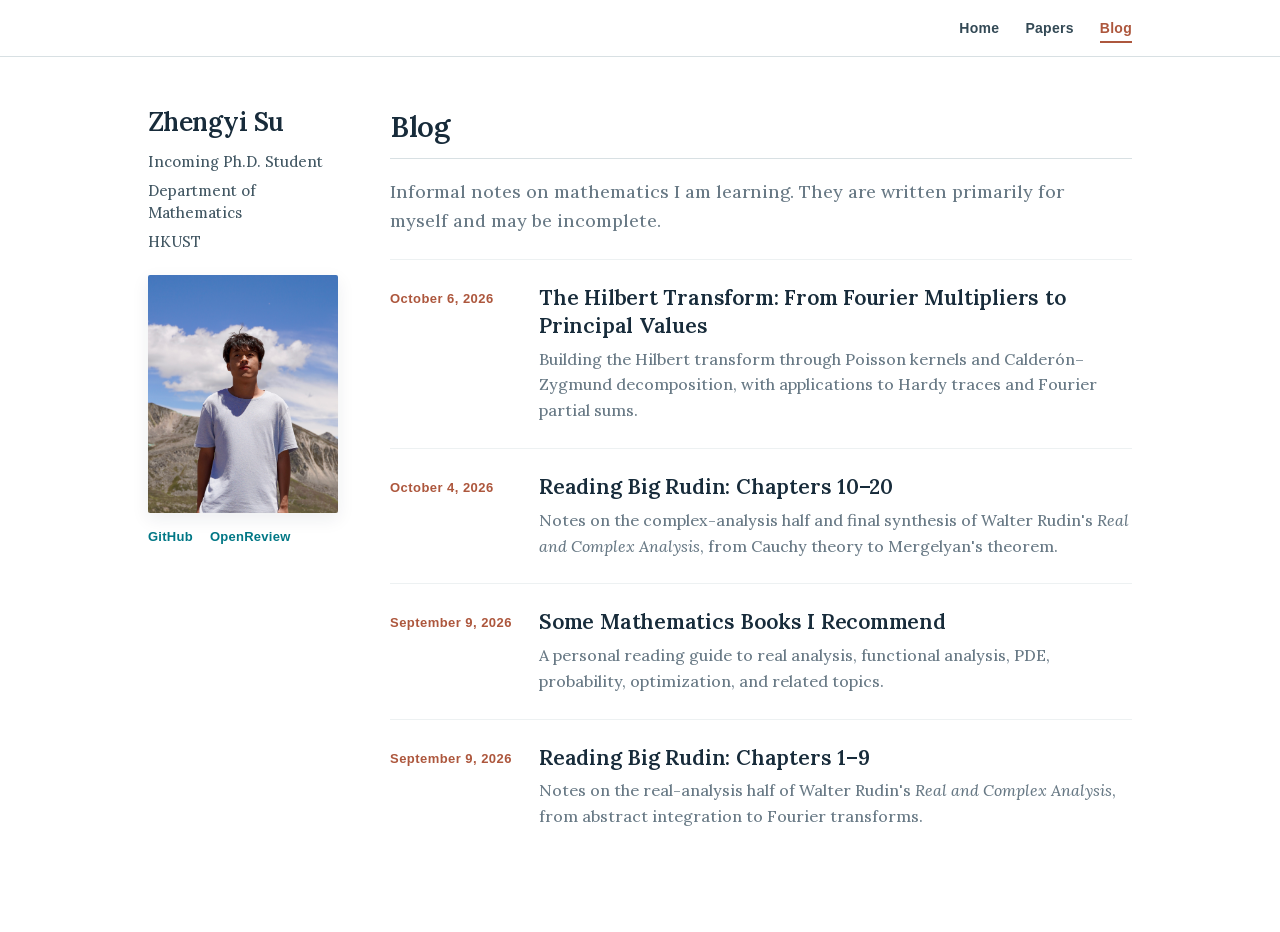
==== blog.html @ 4a70f7c6 "Publish Hilbert transform construction and applications" ====
<!doctype html>
<html lang="en">
<head>
  <meta charset="utf-8">
  <meta name="viewport" content="width=device-width, initial-scale=1">
  <title>Blog | Zhengyi Su</title>
  <meta name="description" content="Informal notes by Zhengyi Su on mathematics, analysis, and related topics.">
  <link rel="stylesheet" href="styles.css?v=20261001-4">
</head>
<body>
  <a class="skip-link" href="#main">Skip to content</a>
  <header class="topbar"><div class="topbar-inner"><nav aria-label="Main navigation"><a href="./">Home</a><a href="papers.html">Papers</a><a href="blog.html" aria-current="page">Blog</a></nav></div></header>
  <div class="layout">
    <aside class="profile" aria-label="Profile">
      <div class="profile-copy"><p class="name"><a href="./">Zhengyi Su</a></p><p class="affiliation">Incoming Ph.D. Student</p><p class="affiliation">Department of Mathematics</p><p class="affiliation">HKUST</p></div>
      <div class="portrait-shell"><img class="portrait" src="assets/portrait.jpg" width="2424" height="3725" alt="Zhengyi Su outdoors, with mountains and a blue sky in the background" fetchpriority="high"></div>
      <nav class="profile-links" aria-label="Profile links"><a href="https://github.com/LeonSuZhengYi">GitHub</a><a href="https://openreview.net/profile?id=~Zhengyi_Su1">OpenReview</a></nav>
    </aside>
    <main id="main">
      <section class="blog-page" aria-labelledby="blog-heading">
        <h1 class="page-title" id="blog-heading">Blog</h1>
        <p class="blog-intro">Informal notes on mathematics I am learning. They are written primarily for myself and may be incomplete.</p>
        <ol class="post-list">
          <li class="post-item">
            <time datetime="2026-10-06">October 6, 2026</time>
            <div>
              <h2><a href="blog/hilbert-transform-construction-and-applications.html">The Hilbert Transform: From Fourier Multipliers to Principal Values</a></h2>
              <p>Building the Hilbert transform through Poisson kernels and Calderón–Zygmund decomposition, with applications to Hardy traces and Fourier partial sums.</p>
            </div>
          </li>
          <li class="post-item">
            <time datetime="2026-10-04">October 4, 2026</time>
            <div>
              <h2><a href="blog/reading-big-rudin-chapters-10-20.html">Reading Big Rudin: Chapters 10–20</a></h2>
              <p>Notes on the complex-analysis half and final synthesis of Walter Rudin's <em>Real and Complex Analysis</em>, from Cauchy theory to Mergelyan's theorem.</p>
            </div>
          </li>
          <li class="post-item">
            <time datetime="2026-09-09">September 9, 2026</time>
            <div>
              <h2><a href="blog/some-mathematics-books-i-recommend.html">Some Mathematics Books I Recommend</a></h2>
              <p>A personal reading guide to real analysis, functional analysis, PDE, probability, optimization, and related topics.</p>
            </div>
          </li>
          <li class="post-item">
            <time datetime="2026-09-09">September 9, 2026</time>
            <div>
              <h2><a href="blog/reading-big-rudin-chapters-1-9.html">Reading Big Rudin: Chapters 1–9</a></h2>
              <p>Notes on the real-analysis half of Walter Rudin's <em>Real and Complex Analysis</em>, from abstract integration to Fourier transforms.</p>
            </div>
          </li>
        </ol>
      </section>
    </main>
  </div>
</body>
</html>
---- styles.css ----
@font-face{
  font-family:"Lora";
  font-style:normal;
  font-weight:400 700;
  font-display:swap;
  src:url("assets/fonts/lora-latin-variable-normal.woff2") format("woff2");
}
@font-face{
  font-family:"Lora";
  font-style:italic;
  font-weight:400 700;
  font-display:swap;
  src:url("assets/fonts/lora-latin-variable-italic.woff2") format("woff2");
}
:root{
  --ink:#172b3a;
  --body:#283d49;
  --muted:#687985;
  --line:#d8e0e3;
  --link:#007785;
  --accent:#ad573d;
  --label:#687985;
  --paper:#ffffff;
  --max:1040px;
}
*{box-sizing:border-box}
html{color-scheme:light;scroll-padding-top:24px}
body{margin:0;background:var(--paper);color:var(--body);font-family:"Lora",Georgia,serif;font-size:18px;font-weight:450;line-height:1.62}
a{color:var(--link);text-decoration:none;text-underline-offset:3px}
a:hover{text-decoration:underline}
a:focus-visible{outline:2px solid var(--link);outline-offset:5px}
.skip-link{position:absolute;left:16px;top:-80px;background:white;padding:8px;z-index:2}
.skip-link:focus{top:8px}
.topbar{border-bottom:1px solid var(--line)}
.topbar-inner{max-width:var(--max);margin:auto;display:flex;align-items:center;justify-content:flex-end;padding:13px 28px}
.topbar nav{display:flex;gap:26px;font:600 14px/1.6 "Avenir Next",Avenir,"Segoe UI",sans-serif;letter-spacing:.02em}
.topbar nav a{position:relative;color:#334955;padding:4px 0;text-decoration:none}
.topbar nav a:hover{color:var(--link);text-decoration:none}
.topbar nav a[aria-current=page]{color:var(--accent)}
.topbar nav a[aria-current=page]::after{content:"";position:absolute;left:0;right:0;bottom:0;height:2px;background:var(--accent)}
.layout{max-width:var(--max);margin:auto;display:grid;grid-template-columns:190px minmax(0,1fr);gap:52px;padding:50px 28px 78px}
.profile{align-self:start;position:relative}
.portrait-shell{position:relative;width:100%;aspect-ratio:4/5;margin-top:22px}
.portrait{display:block;width:100%;height:100%;object-fit:cover;object-position:center 38%;border-radius:2px;box-shadow:0 6px 18px rgba(23,43,58,.08)}
.profile h1,.profile .name{font-size:26px;line-height:1.15;letter-spacing:-.02em;margin:0 0 14px;font-weight:600;color:var(--ink)}
.profile .name a{color:inherit}
.profile .affiliation{font-size:15px;color:#425763;margin:0 0 6px;line-height:1.5}
.profile-links{display:flex;gap:17px;margin-top:14px;font:600 13px/1.5 "Avenir Next",Avenir,"Segoe UI",sans-serif;letter-spacing:.02em}
main{min-width:0}
.bio{padding-top:2px;color:var(--body);font-size:18px;line-height:1.7;max-width:680px}
.bio p{margin:0 0 14px}
.bio a,.news-item p a,.post-body a{text-decoration:underline;text-decoration-color:#8fc1c6;text-decoration-thickness:1px}
.section{margin-top:39px}
.section-head{display:flex;align-items:baseline;justify-content:space-between;gap:16px;border-bottom:1px solid var(--line);padding-bottom:8px;position:relative}
.section-head::after{content:"";position:absolute;left:0;bottom:-1px;width:48px;height:2px;background:var(--accent)}
h2,.page-title{font-size:22px;line-height:1.35;margin:0;font-weight:600;color:var(--ink);letter-spacing:-.01em}
.section-head>a{font:600 14px/1.5 "Avenir Next",Avenir,"Segoe UI",sans-serif;white-space:nowrap}
.news-list,.paper-list{list-style:none;margin:0;padding:0}
.news-item,.paper-item{display:grid;grid-template-columns:100px minmax(0,1fr);gap:22px;padding:18px 0}
.news-item{border-bottom:0}
.paper-item{border-bottom:1px solid #edf1f2}
.date,.venue-label{font:650 13px/1.5 "Avenir Next",Avenir,"Segoe UI",sans-serif;padding-top:4px;letter-spacing:.035em}
.date{color:var(--accent)}
.venue-label{color:var(--label)}
.news-item p{margin:0}
.papers-section{margin-top:43px}
.author-note{margin:10px 0 -2px;color:var(--muted);font-size:14px;font-style:italic}
.paper-title{font-size:20px;line-height:1.35;margin:0 0 5px;overflow-wrap:anywhere;font-weight:600;letter-spacing:-.01em}
.paper-title a{color:var(--ink)}
.authors,.publication{margin:0;color:var(--muted);font-size:16px;line-height:1.55}
.authors strong{font-weight:500;color:#344b57;text-decoration:underline;text-decoration-color:#9caab0;text-underline-offset:3px}
.paper-links{display:flex;gap:17px;margin-top:7px;font:600 14px/1.6 "Avenir Next",Avenir,"Segoe UI",sans-serif}
.papers-page .page-title{font-size:29px;padding-bottom:11px;border-bottom:1px solid var(--line)}
.year{font-size:19px;margin:19px 0 0;color:#46515d}
.blog-page .page-title{font-size:29px;padding-bottom:11px;border-bottom:1px solid var(--line)}
.blog-intro{max-width:680px;margin:18px 0 24px;color:var(--muted)}
.post-list{list-style:none;margin:0;padding:0}
.post-item{display:grid;grid-template-columns:125px minmax(0,1fr);gap:24px;padding:24px 0;border-top:1px solid #edf1f2}
.post-item time{color:var(--accent);font:650 13px/1.5 "Avenir Next",Avenir,"Segoe UI",sans-serif;letter-spacing:.035em;padding-top:5px}
.post-item h2{font-size:21px;margin:0 0 6px}
.post-item h2 a{color:var(--ink)}
.post-item p{margin:0;color:var(--muted);font-size:16px}
.article-layout{max-width:1040px;margin:0 auto;padding:54px 30px 90px;display:grid;grid-template-columns:minmax(0,700px) 220px;gap:50px;align-items:start}
.article-layout>article{min-width:0}
.post-header{border-bottom:1px solid var(--line);padding-bottom:28px;margin-bottom:38px}
.back-link{display:inline-block;margin-bottom:23px;font:600 14px/1.5 "Avenir Next",Avenir,"Segoe UI",sans-serif}
.post-header h1{color:var(--ink);font-size:40px;line-height:1.18;letter-spacing:-.025em;margin:0 0 13px;font-weight:600}
.post-subtitle{color:var(--body);font-size:20px;line-height:1.5;margin:0 0 12px}
.post-header time{color:var(--muted);font:500 14px/1.5 "Avenir Next",Avenir,"Segoe UI",sans-serif}
.post-body{font-size:18px;line-height:1.72;color:#263b47}
.post-body h2{font-size:29px;margin:2.5em 0 .7em;padding-bottom:.22em;border-bottom:1px solid var(--line)}
.post-body h3{font-size:22px;margin:1.9em 0 .55em;color:var(--ink)}
.post-body h4{font-size:19px;margin:1.55em 0 .5em;color:var(--ink)}
.post-body p{margin:0 0 1.15em}
.post-body ul,.post-body ol{padding-left:1.4em;margin:0 0 1.2em}
.post-body li{padding-left:.18em;margin:.3em 0}
.post-body blockquote{margin:1.5em 0;padding:.25em 0 .25em 1.15em;border-left:3px solid var(--accent);color:#425762;font-style:italic}
.post-body blockquote p{margin:0}
.post-body hr{border:0;border-top:1px solid var(--line);margin:3em 0}
.post-body strong{color:var(--ink)}
.post-body code{font-size:.9em;background:#f3f6f6;padding:.08em .28em;border-radius:3px}
.article-toc{position:sticky;top:28px;margin-top:49px;padding-left:20px;border-left:1px solid var(--line)}
.toc-title{margin:0 0 11px;color:var(--accent);font:650 12px/1.5 "Avenir Next",Avenir,"Segoe UI",sans-serif;letter-spacing:.08em;text-transform:uppercase}
.article-toc nav{display:flex;flex-direction:column;gap:1px}
.article-toc a{display:block;padding:5px 0;color:#61727c;font:500 13px/1.38 "Avenir Next",Avenir,"Segoe UI",sans-serif;transition:color .16s ease,transform .16s ease}
.article-toc a:hover{color:var(--link);text-decoration:none;transform:translateX(2px)}
.article-toc a[aria-current=location]{color:var(--accent);font-weight:650}
mjx-container[jax="CHTML"][display="true"]{overflow-x:auto;overflow-y:hidden;padding:.4em 0}
@media(prefers-reduced-motion:no-preference){html{scroll-behavior:smooth}}
@media(max-width:1080px){.article-layout{display:block;max-width:760px}.article-toc{display:none}}
@media(max-width:820px){body{font-size:17px}.layout{grid-template-columns:165px minmax(0,1fr);gap:36px;padding:40px 24px 58px}.profile h1,.profile .name{font-size:24px}.news-item,.paper-item{grid-template-columns:1fr;gap:6px}.profile .affiliation{font-size:15px}.bio{font-size:18px}.paper-title{font-size:19px}}
@media(max-width:580px){.topbar-inner{padding:10px 22px}.topbar nav{gap:20px}.layout{display:block;padding-top:31px}.profile{display:grid;grid-template-columns:110px minmax(0,1fr);grid-template-rows:auto auto;column-gap:20px;margin-bottom:35px;align-items:start}.profile-copy{grid-column:2;grid-row:1}.portrait-shell{grid-column:1;grid-row:1/3;width:110px;margin-top:0}.profile-links{grid-column:2;grid-row:2;margin-top:12px}.profile h1,.profile .name{margin-top:1px}.profile .affiliation{font-size:15px;line-height:1.4}.bio{padding-top:0}.section{margin-top:32px}.news-item,.paper-item{padding:17px 0}.papers-section{margin-top:36px}.post-item{grid-template-columns:1fr;gap:7px}.article-layout{padding:34px 22px 70px}.post-header h1{font-size:32px}.post-subtitle{font-size:18px}.post-body{font-size:17px}.post-body h2{font-size:25px}.post-body h3{font-size:20px}}
@media(max-width:350px){.topbar-inner{padding-inline:16px}.topbar nav{gap:14px}.profile{grid-template-columns:90px minmax(0,1fr);column-gap:15px}.portrait-shell{width:90px}.layout{padding-inline:16px}.profile h1,.profile .name{font-size:21px}}
@media print{.topbar,.skip-link{display:none}.layout{padding:0;grid-template-columns:150px minmax(0,1fr);gap:25px}.paper-item{break-inside:avoid}}
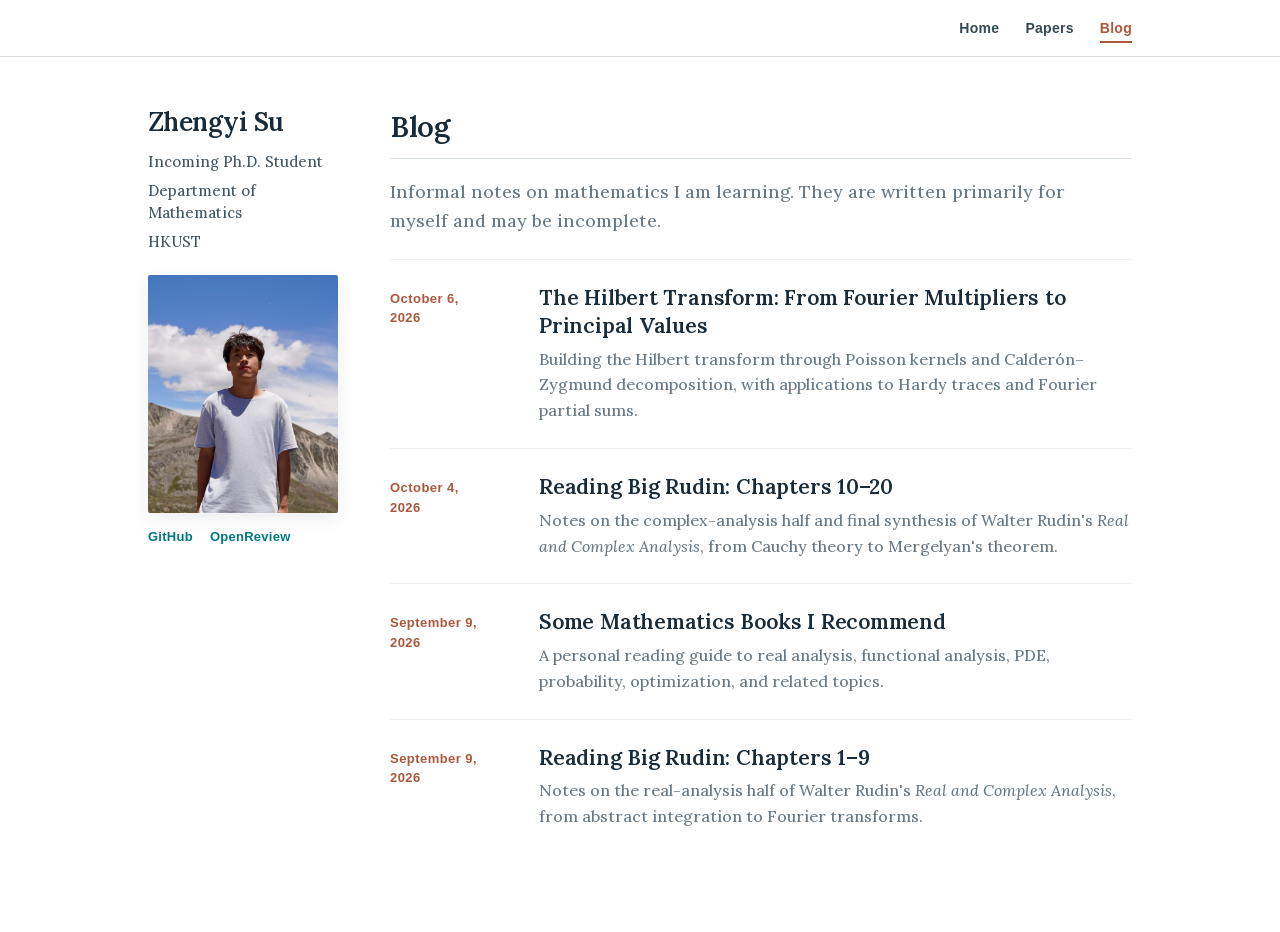
==== commit 848990e1: "Standardize blog date layout" ====
--- a/blog.html
+++ b/blog.html
@@ -5,7 +5,7 @@
   <meta name="viewport" content="width=device-width, initial-scale=1">
   <title>Blog | Zhengyi Su</title>
   <meta name="description" content="Informal notes by Zhengyi Su on mathematics, analysis, and related topics.">
-  <link rel="stylesheet" href="styles.css?v=20261001-4">
+  <link rel="stylesheet" href="styles.css?v=20261011-1">
 </head>
 <body>
   <a class="skip-link" href="#main">Skip to content</a>
@@ -22,28 +22,28 @@
         <p class="blog-intro">Informal notes on mathematics I am learning. They are written primarily for myself and may be incomplete.</p>
         <ol class="post-list">
           <li class="post-item">
-            <time datetime="2026-10-06">October 6, 2026</time>
+            <time datetime="2026-10-06"><span>October 6,</span><span>2026</span></time>
             <div>
               <h2><a href="blog/hilbert-transform-construction-and-applications.html">The Hilbert Transform: From Fourier Multipliers to Principal Values</a></h2>
               <p>Building the Hilbert transform through Poisson kernels and Calderón–Zygmund decomposition, with applications to Hardy traces and Fourier partial sums.</p>
             </div>
           </li>
           <li class="post-item">
-            <time datetime="2026-10-04">October 4, 2026</time>
+            <time datetime="2026-10-04"><span>October 4,</span><span>2026</span></time>
             <div>
               <h2><a href="blog/reading-big-rudin-chapters-10-20.html">Reading Big Rudin: Chapters 10–20</a></h2>
               <p>Notes on the complex-analysis half and final synthesis of Walter Rudin's <em>Real and Complex Analysis</em>, from Cauchy theory to Mergelyan's theorem.</p>
             </div>
           </li>
           <li class="post-item">
-            <time datetime="2026-09-09">September 9, 2026</time>
+            <time datetime="2026-09-09"><span>September 9,</span><span>2026</span></time>
             <div>
               <h2><a href="blog/some-mathematics-books-i-recommend.html">Some Mathematics Books I Recommend</a></h2>
               <p>A personal reading guide to real analysis, functional analysis, PDE, probability, optimization, and related topics.</p>
             </div>
           </li>
           <li class="post-item">
-            <time datetime="2026-09-09">September 9, 2026</time>
+            <time datetime="2026-09-09"><span>September 9,</span><span>2026</span></time>
             <div>
               <h2><a href="blog/reading-big-rudin-chapters-1-9.html">Reading Big Rudin: Chapters 1–9</a></h2>
               <p>Notes on the real-analysis half of Walter Rudin's <em>Real and Complex Analysis</em>, from abstract integration to Fourier transforms.</p>
--- a/styles.css
+++ b/styles.css
@@ -77,6 +77,7 @@
 .post-list{list-style:none;margin:0;padding:0}
 .post-item{display:grid;grid-template-columns:125px minmax(0,1fr);gap:24px;padding:24px 0;border-top:1px solid #edf1f2}
 .post-item time{color:var(--accent);font:650 13px/1.5 "Avenir Next",Avenir,"Segoe UI",sans-serif;letter-spacing:.035em;padding-top:5px}
+.post-item time span{display:block}
 .post-item h2{font-size:21px;margin:0 0 6px}
 .post-item h2 a{color:var(--ink)}
 .post-item p{margin:0;color:var(--muted);font-size:16px}
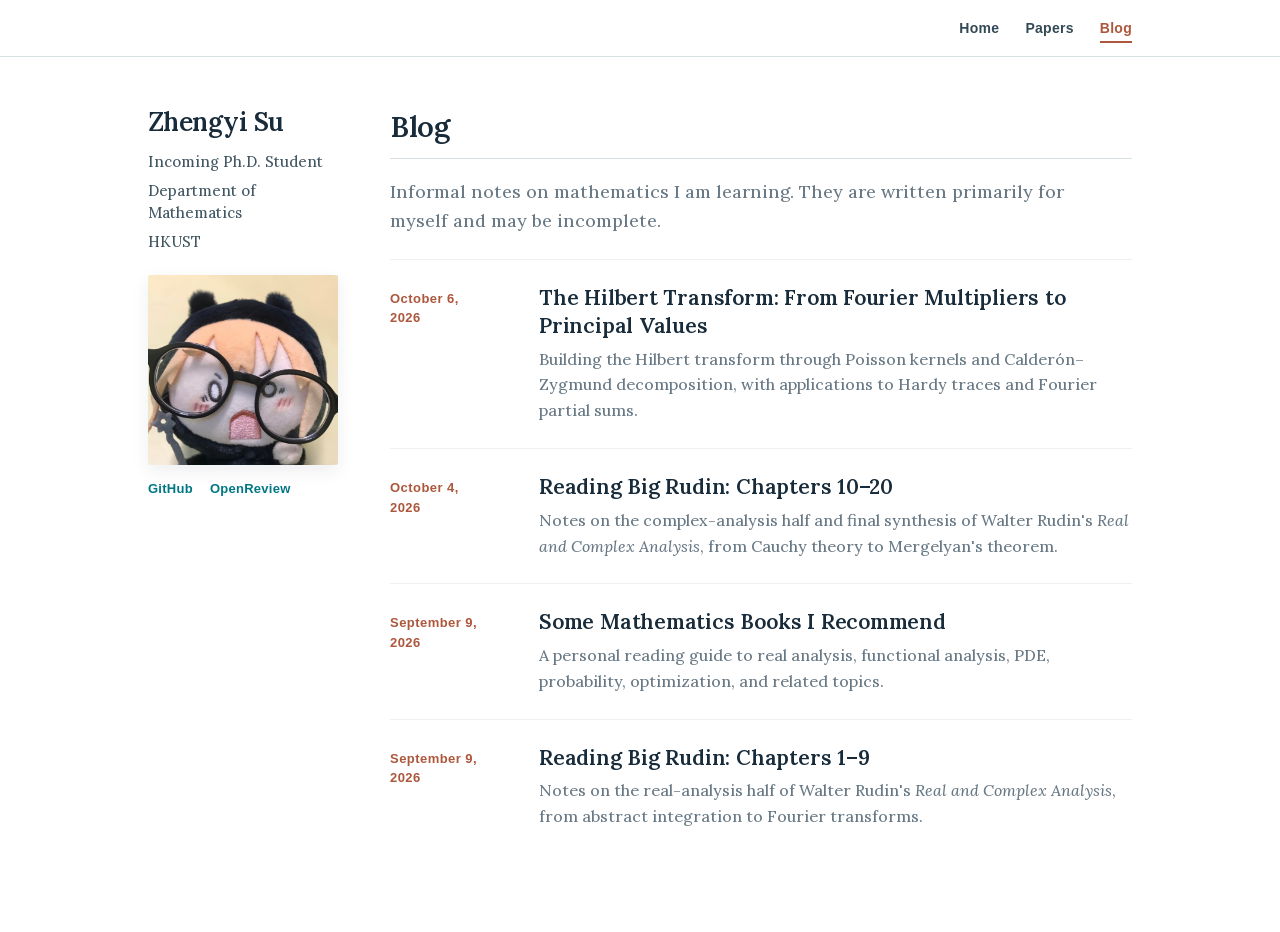
==== commit eaa34585: "Update site portrait" ====
--- a/blog.html
+++ b/blog.html
@@ -13,7 +13,7 @@
   <div class="layout">
     <aside class="profile" aria-label="Profile">
       <div class="profile-copy"><p class="name"><a href="./">Zhengyi Su</a></p><p class="affiliation">Incoming Ph.D. Student</p><p class="affiliation">Department of Mathematics</p><p class="affiliation">HKUST</p></div>
-      <div class="portrait-shell"><img class="portrait" src="assets/portrait.jpg" width="2424" height="3725" alt="Zhengyi Su outdoors, with mountains and a blue sky in the background" fetchpriority="high"></div>
+      <div class="portrait-shell"><img class="portrait" src="assets/portrait.jpg?v=20261015" width="640" height="639" alt="A plush character wearing oversized round glasses" fetchpriority="high"></div>
       <nav class="profile-links" aria-label="Profile links"><a href="https://github.com/LeonSuZhengYi">GitHub</a><a href="https://openreview.net/profile?id=~Zhengyi_Su1">OpenReview</a></nav>
     </aside>
     <main id="main">
--- a/styles.css
+++ b/styles.css
@@ -40,8 +40,8 @@
 .topbar nav a[aria-current=page]::after{content:"";position:absolute;left:0;right:0;bottom:0;height:2px;background:var(--accent)}
 .layout{max-width:var(--max);margin:auto;display:grid;grid-template-columns:190px minmax(0,1fr);gap:52px;padding:50px 28px 78px}
 .profile{align-self:start;position:relative}
-.portrait-shell{position:relative;width:100%;aspect-ratio:4/5;margin-top:22px}
-.portrait{display:block;width:100%;height:100%;object-fit:cover;object-position:center 38%;border-radius:2px;box-shadow:0 6px 18px rgba(23,43,58,.08)}
+.portrait-shell{position:relative;width:100%;aspect-ratio:640/639;margin-top:22px}
+.portrait{display:block;width:100%;height:100%;object-fit:cover;object-position:center;border-radius:2px;box-shadow:0 6px 18px rgba(23,43,58,.08)}
 .profile h1,.profile .name{font-size:26px;line-height:1.15;letter-spacing:-.02em;margin:0 0 14px;font-weight:600;color:var(--ink)}
 .profile .name a{color:inherit}
 .profile .affiliation{font-size:15px;color:#425763;margin:0 0 6px;line-height:1.5}
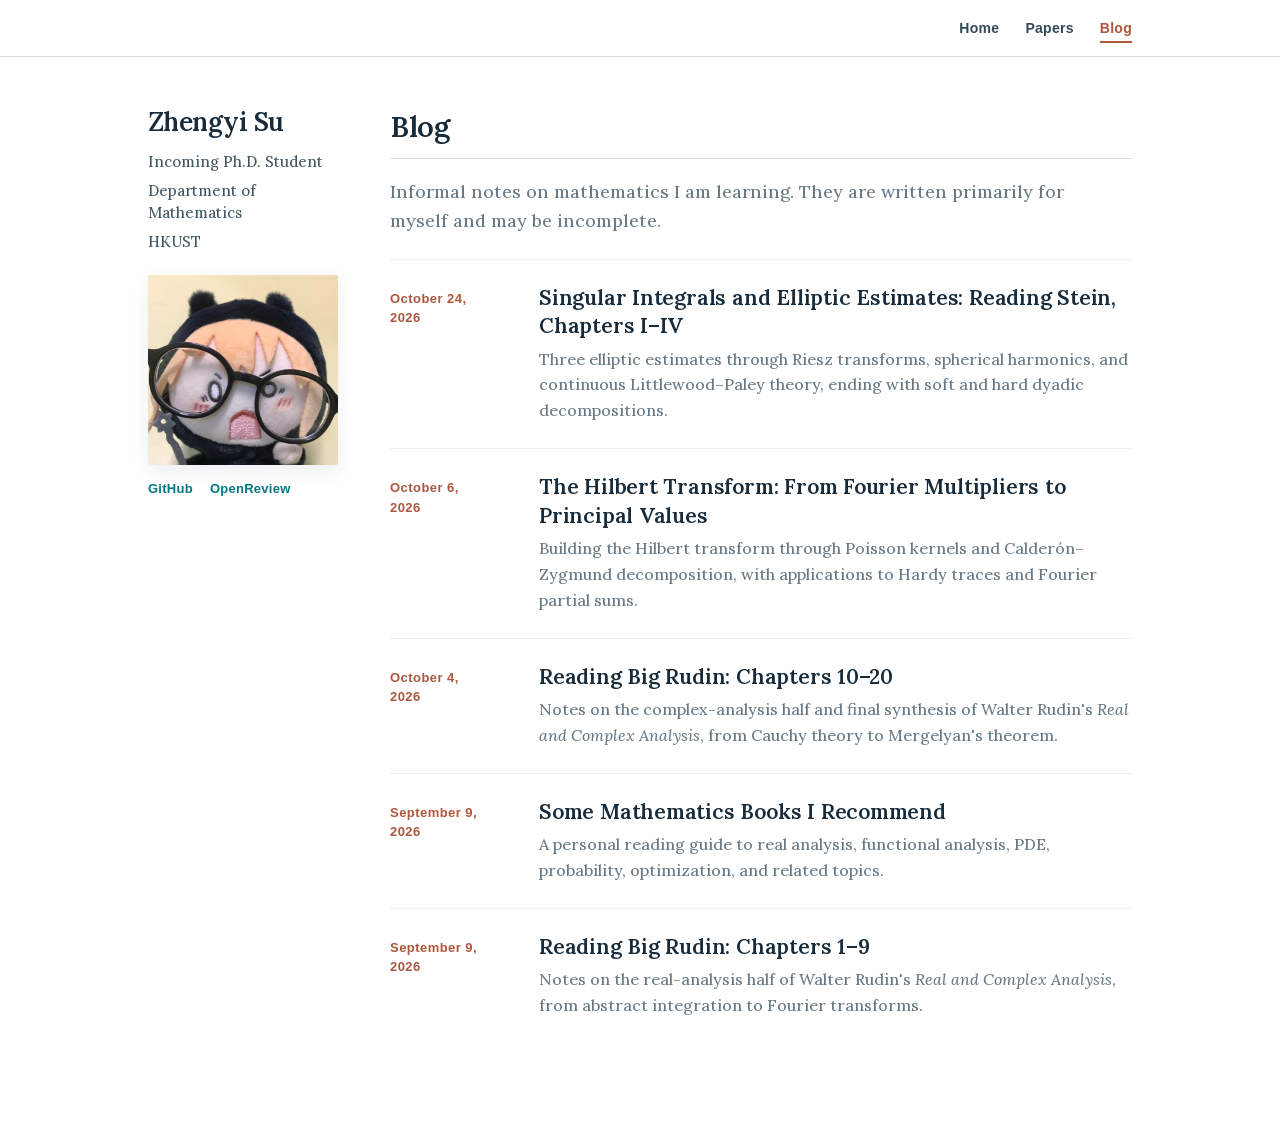
==== commit 8771557d: "Link Stein reading essay from the blog index" ====
--- a/blog.html
+++ b/blog.html
@@ -21,6 +21,13 @@
         <h1 class="page-title" id="blog-heading">Blog</h1>
         <p class="blog-intro">Informal notes on mathematics I am learning. They are written primarily for myself and may be incomplete.</p>
         <ol class="post-list">
+          <li class="post-item">
+            <time datetime="2026-10-24"><span>October 24,</span><span>2026</span></time>
+            <div>
+              <h2><a href="blog/singular-integrals-elliptic-estimates.html">Singular Integrals and Elliptic Estimates: Reading Stein, Chapters I–IV</a></h2>
+              <p>Three elliptic estimates through Riesz transforms, spherical harmonics, and continuous Littlewood–Paley theory, ending with soft and hard dyadic decompositions.</p>
+            </div>
+          </li>
           <li class="post-item">
             <time datetime="2026-10-06"><span>October 6,</span><span>2026</span></time>
             <div>
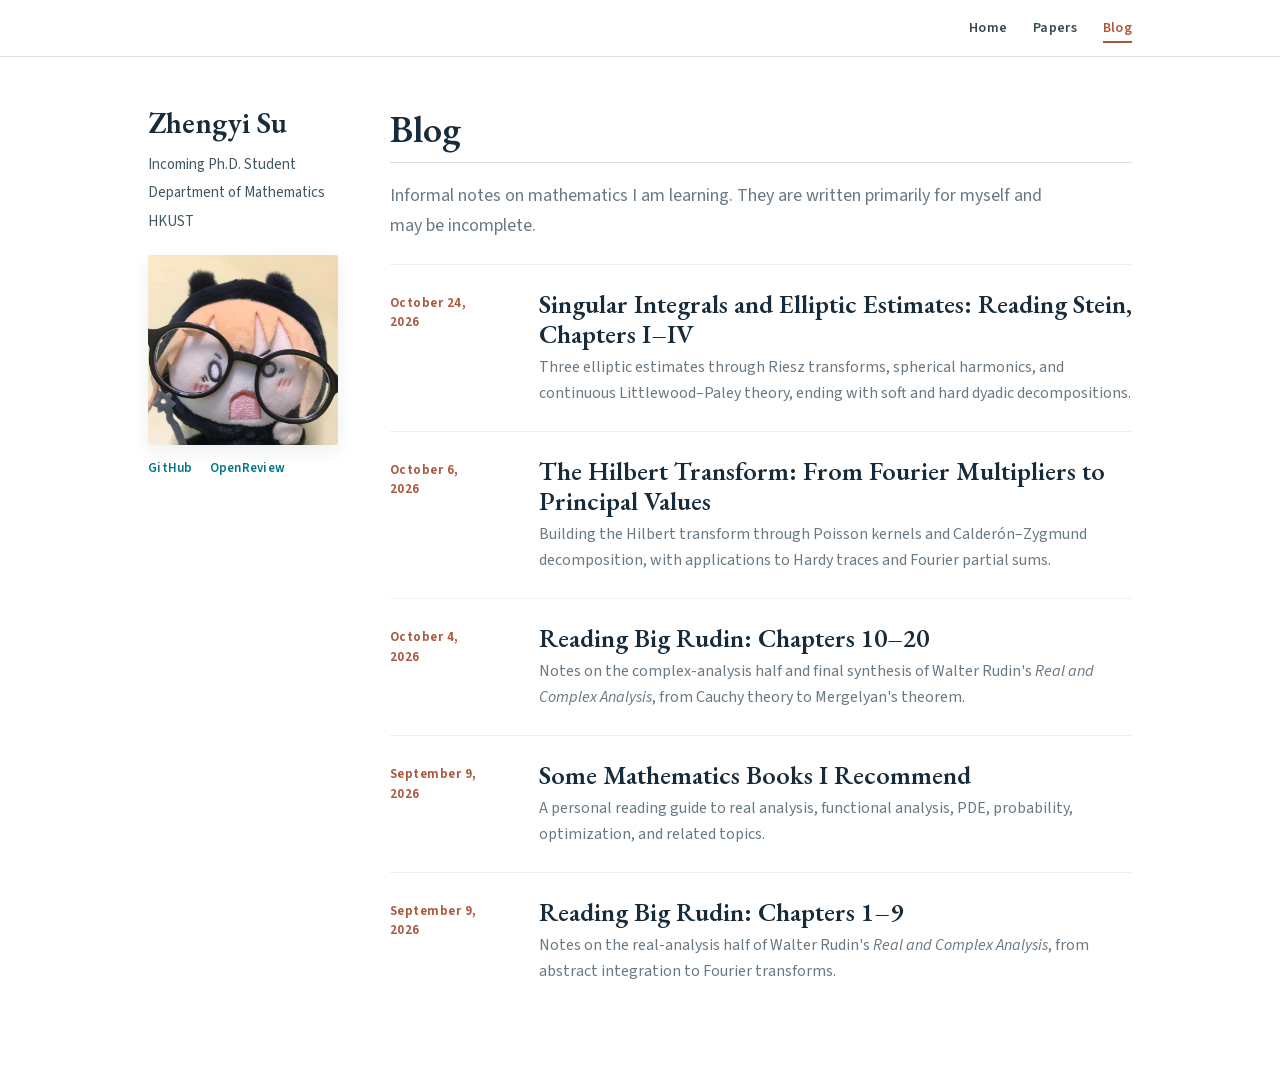
==== commit 82ed6eae: "Apply Yale-inspired site typography" ====
--- a/blog.html
+++ b/blog.html
@@ -5,7 +5,7 @@
   <meta name="viewport" content="width=device-width, initial-scale=1">
   <title>Blog | Zhengyi Su</title>
   <meta name="description" content="Informal notes by Zhengyi Su on mathematics, analysis, and related topics.">
-  <link rel="stylesheet" href="styles.css?v=20261011-1">
+  <link rel="stylesheet" href="styles.css?v=20261024-c1">
 </head>
 <body>
   <a class="skip-link" href="#main">Skip to content</a>
--- a/styles.css
+++ b/styles.css
@@ -11,6 +11,70 @@
   font-weight:400 700;
   font-display:swap;
   src:url("assets/fonts/lora-latin-variable-italic.woff2") format("woff2");
+}
+@font-face{
+  font-family:"EB Garamond";
+  font-style:italic;
+  font-weight:400 700;
+  font-display:swap;
+  src:url("assets/fonts/eb-garamond-latin-ext-variable-italic.woff2") format("woff2");
+  unicode-range:U+0100-02BA, U+02BD-02C5, U+02C7-02CC, U+02CE-02D7, U+02DD-02FF, U+0304, U+0308, U+0329, U+1D00-1DBF, U+1E00-1E9F, U+1EF2-1EFF, U+2020, U+20A0-20AB, U+20AD-20C4, U+2113, U+2C60-2C7F, U+A720-A7FF;
+}
+@font-face{
+  font-family:"EB Garamond";
+  font-style:italic;
+  font-weight:400 700;
+  font-display:swap;
+  src:url("assets/fonts/eb-garamond-latin-variable-italic.woff2") format("woff2");
+  unicode-range:U+0000-00FF, U+0131, U+0152-0153, U+02BB-02BC, U+02C6, U+02DA, U+02DC, U+0304, U+0308, U+0329, U+2000-206F, U+20AC, U+2122, U+2191, U+2193, U+2212, U+2215, U+FEFF, U+FFFD;
+}
+@font-face{
+  font-family:"EB Garamond";
+  font-style:normal;
+  font-weight:400 700;
+  font-display:swap;
+  src:url("assets/fonts/eb-garamond-latin-ext-variable-normal.woff2") format("woff2");
+  unicode-range:U+0100-02BA, U+02BD-02C5, U+02C7-02CC, U+02CE-02D7, U+02DD-02FF, U+0304, U+0308, U+0329, U+1D00-1DBF, U+1E00-1E9F, U+1EF2-1EFF, U+2020, U+20A0-20AB, U+20AD-20C4, U+2113, U+2C60-2C7F, U+A720-A7FF;
+}
+@font-face{
+  font-family:"EB Garamond";
+  font-style:normal;
+  font-weight:400 700;
+  font-display:swap;
+  src:url("assets/fonts/eb-garamond-latin-variable-normal.woff2") format("woff2");
+  unicode-range:U+0000-00FF, U+0131, U+0152-0153, U+02BB-02BC, U+02C6, U+02DA, U+02DC, U+0304, U+0308, U+0329, U+2000-206F, U+20AC, U+2122, U+2191, U+2193, U+2212, U+2215, U+FEFF, U+FFFD;
+}
+@font-face{
+  font-family:"Source Sans 3";
+  font-style:italic;
+  font-weight:400 700;
+  font-display:swap;
+  src:url("assets/fonts/source-sans-3-latin-ext-variable-italic.woff2") format("woff2");
+  unicode-range:U+0100-02BA, U+02BD-02C5, U+02C7-02CC, U+02CE-02D7, U+02DD-02FF, U+0304, U+0308, U+0329, U+1D00-1DBF, U+1E00-1E9F, U+1EF2-1EFF, U+2020, U+20A0-20AB, U+20AD-20C4, U+2113, U+2C60-2C7F, U+A720-A7FF;
+}
+@font-face{
+  font-family:"Source Sans 3";
+  font-style:italic;
+  font-weight:400 700;
+  font-display:swap;
+  src:url("assets/fonts/source-sans-3-latin-variable-italic.woff2") format("woff2");
+  unicode-range:U+0000-00FF, U+0131, U+0152-0153, U+02BB-02BC, U+02C6, U+02DA, U+02DC, U+0304, U+0308, U+0329, U+2000-206F, U+20AC, U+2122, U+2191, U+2193, U+2212, U+2215, U+FEFF, U+FFFD;
+}
+@font-face{
+  font-family:"Source Sans 3";
+  font-style:normal;
+  font-weight:400 700;
+  font-display:swap;
+  src:url("assets/fonts/source-sans-3-latin-ext-variable-normal.woff2") format("woff2");
+  unicode-range:U+0100-02BA, U+02BD-02C5, U+02C7-02CC, U+02CE-02D7, U+02DD-02FF, U+0304, U+0308, U+0329, U+1D00-1DBF, U+1E00-1E9F, U+1EF2-1EFF, U+2020, U+20A0-20AB, U+20AD-20C4, U+2113, U+2C60-2C7F, U+A720-A7FF;
+}
+@font-face{
+  font-family:"Source Sans 3";
+  font-style:normal;
+  font-weight:400 700;
+  font-display:swap;
+  src:url("assets/fonts/source-sans-3-latin-variable-normal.woff2") format("woff2");
+  unicode-range:U+0000-00FF, U+0131, U+0152-0153, U+02BB-02BC, U+02C6, U+02DA, U+02DC, U+0304, U+0308, U+0329, U+2000-206F, U+20AC, U+2122, U+2191, U+2193, U+2212, U+2215, U+FEFF, U+FFFD;
 }
 :root{
   --ink:#172b3a;
@@ -113,3 +177,25 @@
 @media(max-width:580px){.topbar-inner{padding:10px 22px}.topbar nav{gap:20px}.layout{display:block;padding-top:31px}.profile{display:grid;grid-template-columns:110px minmax(0,1fr);grid-template-rows:auto auto;column-gap:20px;margin-bottom:35px;align-items:start}.profile-copy{grid-column:2;grid-row:1}.portrait-shell{grid-column:1;grid-row:1/3;width:110px;margin-top:0}.profile-links{grid-column:2;grid-row:2;margin-top:12px}.profile h1,.profile .name{margin-top:1px}.profile .affiliation{font-size:15px;line-height:1.4}.bio{padding-top:0}.section{margin-top:32px}.news-item,.paper-item{padding:17px 0}.papers-section{margin-top:36px}.post-item{grid-template-columns:1fr;gap:7px}.article-layout{padding:34px 22px 70px}.post-header h1{font-size:32px}.post-subtitle{font-size:18px}.post-body{font-size:17px}.post-body h2{font-size:25px}.post-body h3{font-size:20px}}
 @media(max-width:350px){.topbar-inner{padding-inline:16px}.topbar nav{gap:14px}.profile{grid-template-columns:90px minmax(0,1fr);column-gap:15px}.portrait-shell{width:90px}.layout{padding-inline:16px}.profile h1,.profile .name{font-size:21px}}
 @media print{.topbar,.skip-link{display:none}.layout{padding:0;grid-template-columns:150px minmax(0,1fr);gap:25px}.paper-item{break-inside:avoid}}
+
+/* Serif headings and sans-serif text, inspired by the Yale page pairing. */
+body{font-family:"Source Sans 3",Arial,sans-serif;font-weight:400}
+.topbar nav,.profile-links,.section-head>a,.date,.venue-label,.paper-links,.post-item time,.back-link,.post-header time,.toc-title,.article-toc a{font-family:"Source Sans 3",Arial,sans-serif}
+.profile h1,.profile .name,h2,.page-title,.paper-title,.post-header h1,.post-body h2,.post-body h3,.post-body h4,.year{
+  font-family:"EB Garamond",Georgia,serif;
+  font-weight:600;
+  letter-spacing:0;
+}
+.profile h1,.profile .name{font-size:30px;line-height:1.08}
+h2,.page-title{font-size:27px;line-height:1.16}
+.paper-title{font-size:24px;line-height:1.2}
+.papers-page .page-title,.blog-page .page-title{font-size:38px}
+.year{font-size:24px}
+.post-item h2{font-size:26px}
+.post-header h1{font-size:46px;line-height:1.1}
+.post-body h2{font-size:34px;line-height:1.16}
+.post-body h3{font-size:27px;line-height:1.2}
+.post-body h4{font-size:23px;line-height:1.25}
+@media(max-width:820px){.profile h1,.profile .name{font-size:27px}.paper-title{font-size:23px}}
+@media(max-width:580px){.post-header h1{font-size:36px}.post-body h2{font-size:30px}.post-body h3{font-size:25px}}
+@media(max-width:350px){.profile h1,.profile .name{font-size:25px}}
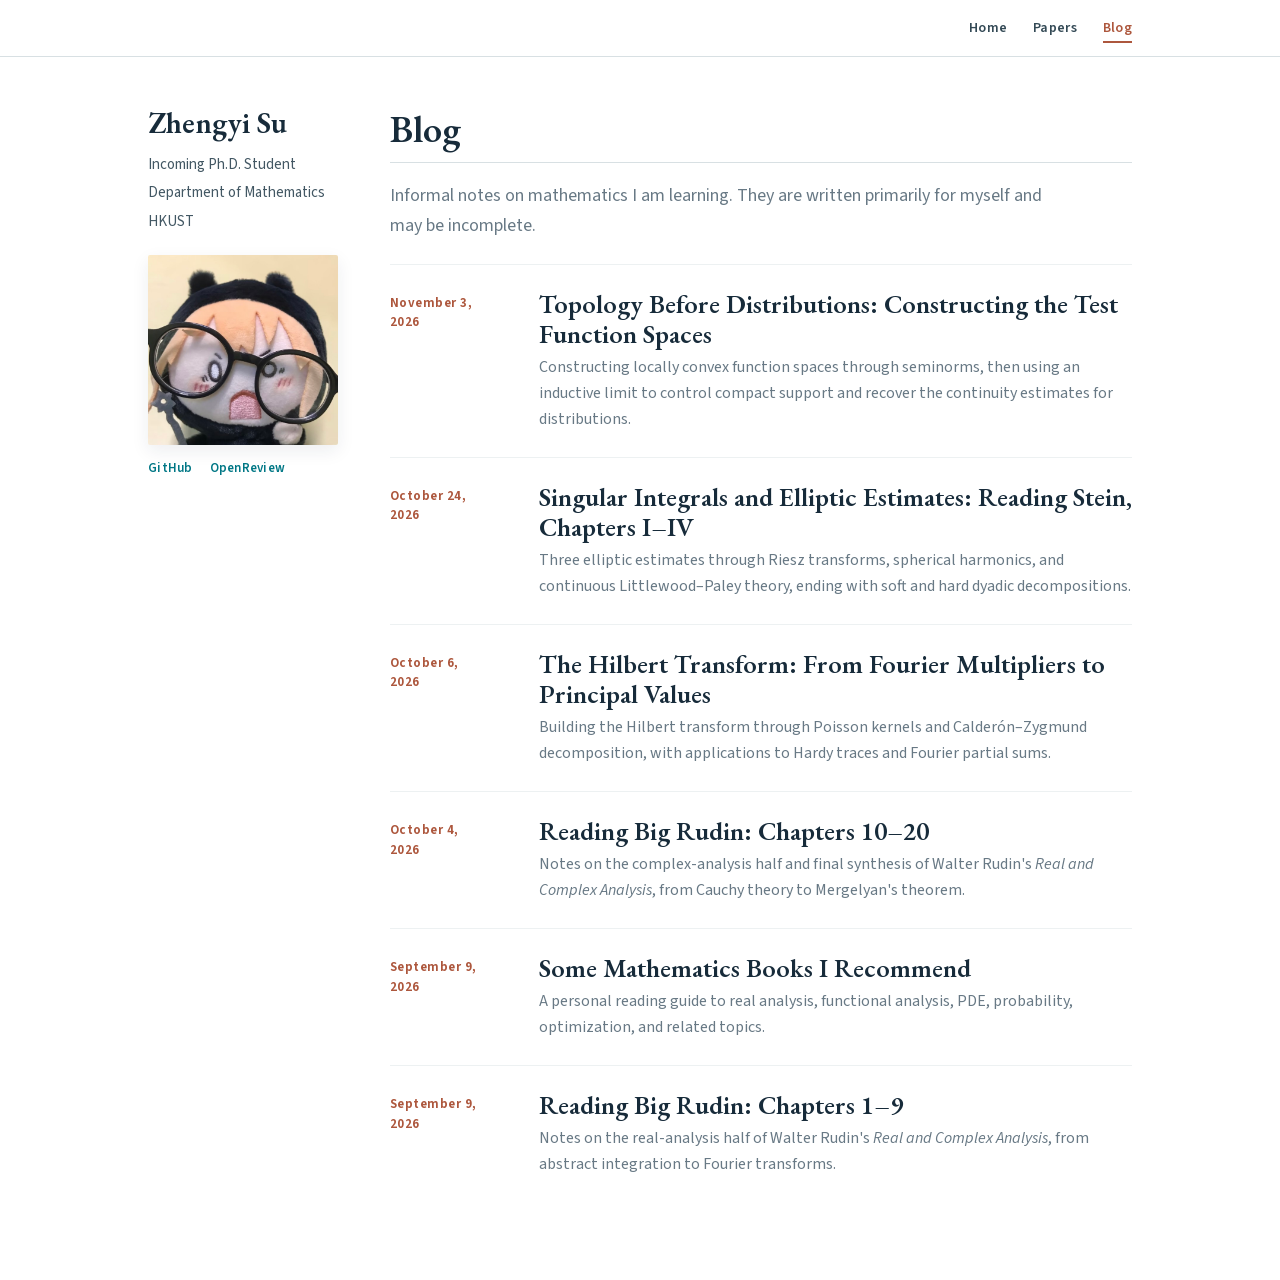
==== commit dbecd7da: "Link topology essay from the blog index" ====
--- a/blog.html
+++ b/blog.html
@@ -21,6 +21,13 @@
         <h1 class="page-title" id="blog-heading">Blog</h1>
         <p class="blog-intro">Informal notes on mathematics I am learning. They are written primarily for myself and may be incomplete.</p>
         <ol class="post-list">
+          <li class="post-item">
+            <time datetime="2026-11-03"><span>November 3,</span><span>2026</span></time>
+            <div>
+              <h2><a href="blog/topology-before-distributions.html">Topology Before Distributions: Constructing the Test Function Spaces</a></h2>
+              <p>Constructing locally convex function spaces through seminorms, then using an inductive limit to control compact support and recover the continuity estimates for distributions.</p>
+            </div>
+          </li>
           <li class="post-item">
             <time datetime="2026-10-24"><span>October 24,</span><span>2026</span></time>
             <div>
--- a/styles.css
+++ b/styles.css
@@ -170,8 +170,27 @@
 .article-toc a{display:block;padding:5px 0;color:#61727c;font:500 13px/1.38 "Avenir Next",Avenir,"Segoe UI",sans-serif;transition:color .16s ease,transform .16s ease}
 .article-toc a:hover{color:var(--link);text-decoration:none;transform:translateX(2px)}
 .article-toc a[aria-current=location]{color:var(--accent);font-weight:650}
+.nested-toc [data-article-toc]{display:block;max-height:calc(100vh - 100px);max-height:calc(100dvh - 100px);overflow-y:auto;overflow-anchor:none;overscroll-behavior:contain;scroll-behavior:auto;scrollbar-width:thin;scrollbar-color:#d8e0e3 transparent;padding-right:5px}
+.nested-toc .toc-sections,.nested-toc .toc-subsections{list-style:none;margin:0;padding:0}
+.nested-toc .toc-section{margin:0;padding:0}
+.nested-toc .toc-section-row{display:flex;align-items:baseline;gap:3px}
+.nested-toc .toc-section-row>a{flex:1;min-width:0;padding:6px 0;font-size:12.5px;line-height:1.4}
+.nested-toc .is-current-section>.toc-section-row>a{color:var(--ink);font-weight:600}
+.nested-toc .toc-section-row>a[aria-current=location]{color:var(--accent);font-weight:650}
+.nested-toc .toc-toggle{flex:none;display:grid;place-items:center;width:19px;height:23px;padding:0;border:0;border-radius:3px;background:transparent;color:var(--muted);cursor:pointer}
+.nested-toc .toc-toggle:hover{background:#f1f5f5;color:var(--ink)}
+.nested-toc .toc-toggle:focus-visible{outline:2px solid var(--link);outline-offset:2px}
+.nested-toc .toc-toggle svg{transition:transform .15s ease}
+.nested-toc .toc-toggle[aria-expanded=true] svg{transform:rotate(90deg)}
+.nested-toc .toc-subsections{margin:1px 0 8px 3px;padding:1px 0 1px 11px;border-left:1px solid var(--line)}
+.nested-toc .toc-subsections[hidden]{display:none}
+.nested-toc .toc-subsections a{position:relative;padding:4px 2px;color:#74848e;font-size:11.5px;line-height:1.45}
+.nested-toc a:hover{transform:none}
+.nested-toc .toc-subsections a[aria-current=location]{color:var(--accent);font-weight:600}
+.nested-toc .toc-subsections a[aria-current=location]::before{content:"";position:absolute;left:-12px;top:5px;bottom:5px;width:2px;background:var(--accent)}
 mjx-container[jax="CHTML"][display="true"]{overflow-x:auto;overflow-y:hidden;padding:.4em 0}
 @media(prefers-reduced-motion:no-preference){html{scroll-behavior:smooth}}
+@media(prefers-reduced-motion:reduce){.nested-toc .toc-toggle svg{transition:none}}
 @media(max-width:1080px){.article-layout{display:block;max-width:760px}.article-toc{display:none}}
 @media(max-width:820px){body{font-size:17px}.layout{grid-template-columns:165px minmax(0,1fr);gap:36px;padding:40px 24px 58px}.profile h1,.profile .name{font-size:24px}.news-item,.paper-item{grid-template-columns:1fr;gap:6px}.profile .affiliation{font-size:15px}.bio{font-size:18px}.paper-title{font-size:19px}}
 @media(max-width:580px){.topbar-inner{padding:10px 22px}.topbar nav{gap:20px}.layout{display:block;padding-top:31px}.profile{display:grid;grid-template-columns:110px minmax(0,1fr);grid-template-rows:auto auto;column-gap:20px;margin-bottom:35px;align-items:start}.profile-copy{grid-column:2;grid-row:1}.portrait-shell{grid-column:1;grid-row:1/3;width:110px;margin-top:0}.profile-links{grid-column:2;grid-row:2;margin-top:12px}.profile h1,.profile .name{margin-top:1px}.profile .affiliation{font-size:15px;line-height:1.4}.bio{padding-top:0}.section{margin-top:32px}.news-item,.paper-item{padding:17px 0}.papers-section{margin-top:36px}.post-item{grid-template-columns:1fr;gap:7px}.article-layout{padding:34px 22px 70px}.post-header h1{font-size:32px}.post-subtitle{font-size:18px}.post-body{font-size:17px}.post-body h2{font-size:25px}.post-body h3{font-size:20px}}
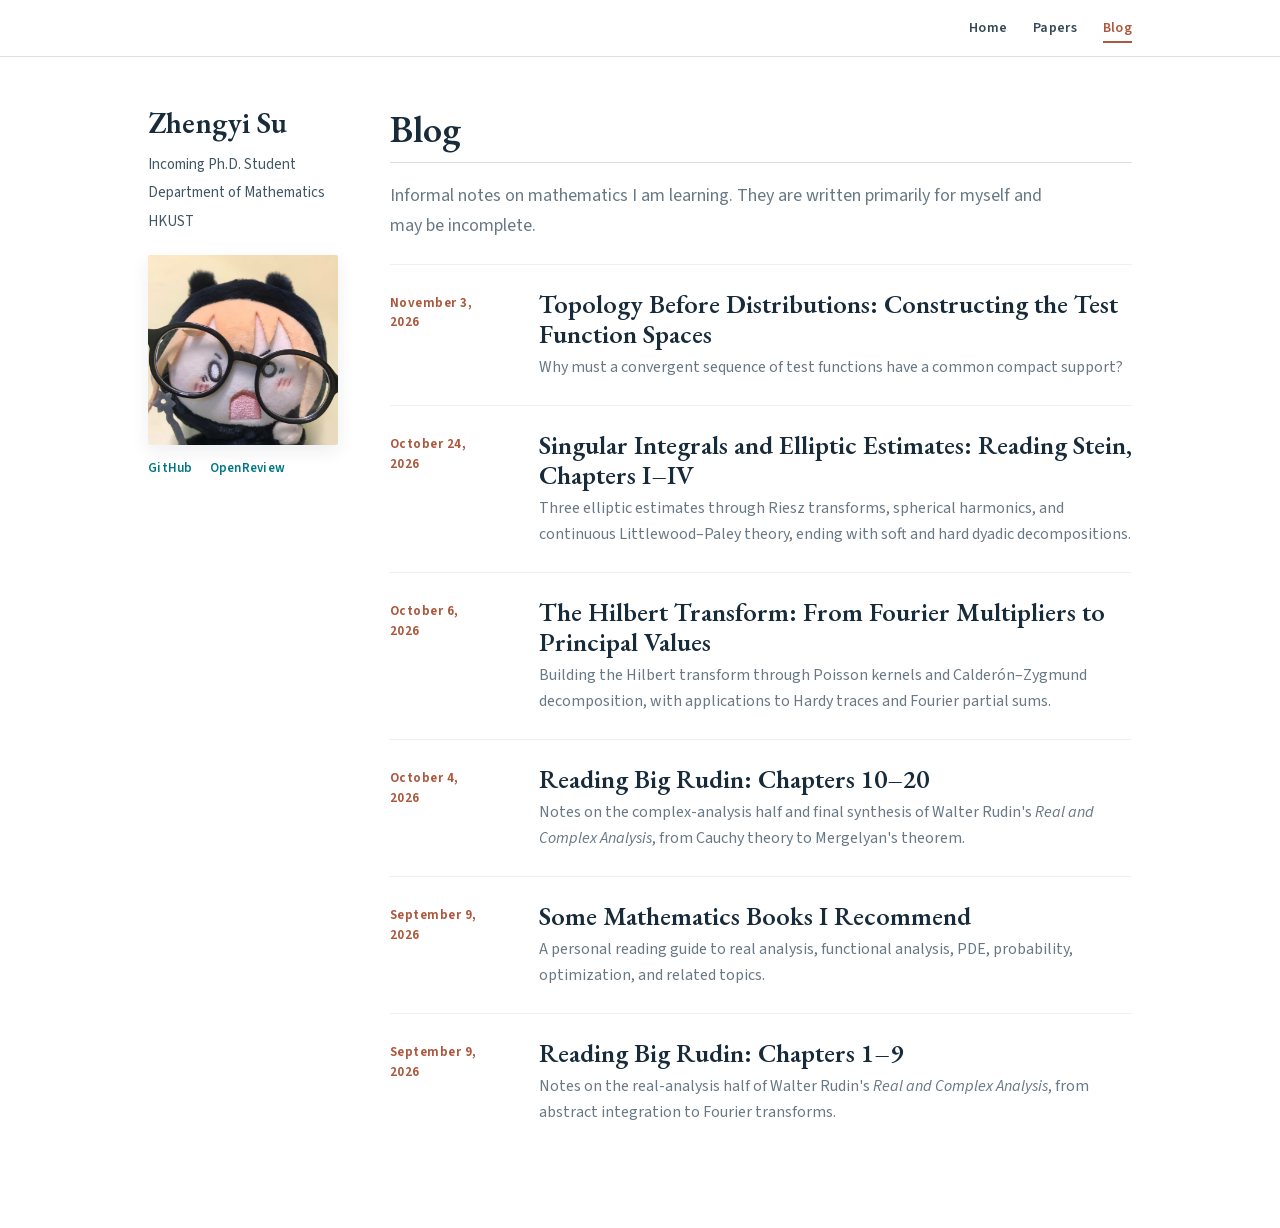
==== commit e22d3754: "Describe topology essay with its central question" ====
--- a/blog.html
+++ b/blog.html
@@ -25,7 +25,7 @@
             <time datetime="2026-11-03"><span>November 3,</span><span>2026</span></time>
             <div>
               <h2><a href="blog/topology-before-distributions.html">Topology Before Distributions: Constructing the Test Function Spaces</a></h2>
-              <p>Constructing locally convex function spaces through seminorms, then using an inductive limit to control compact support and recover the continuity estimates for distributions.</p>
+              <p>Why must a convergent sequence of test functions have a common compact support?</p>
             </div>
           </li>
           <li class="post-item">
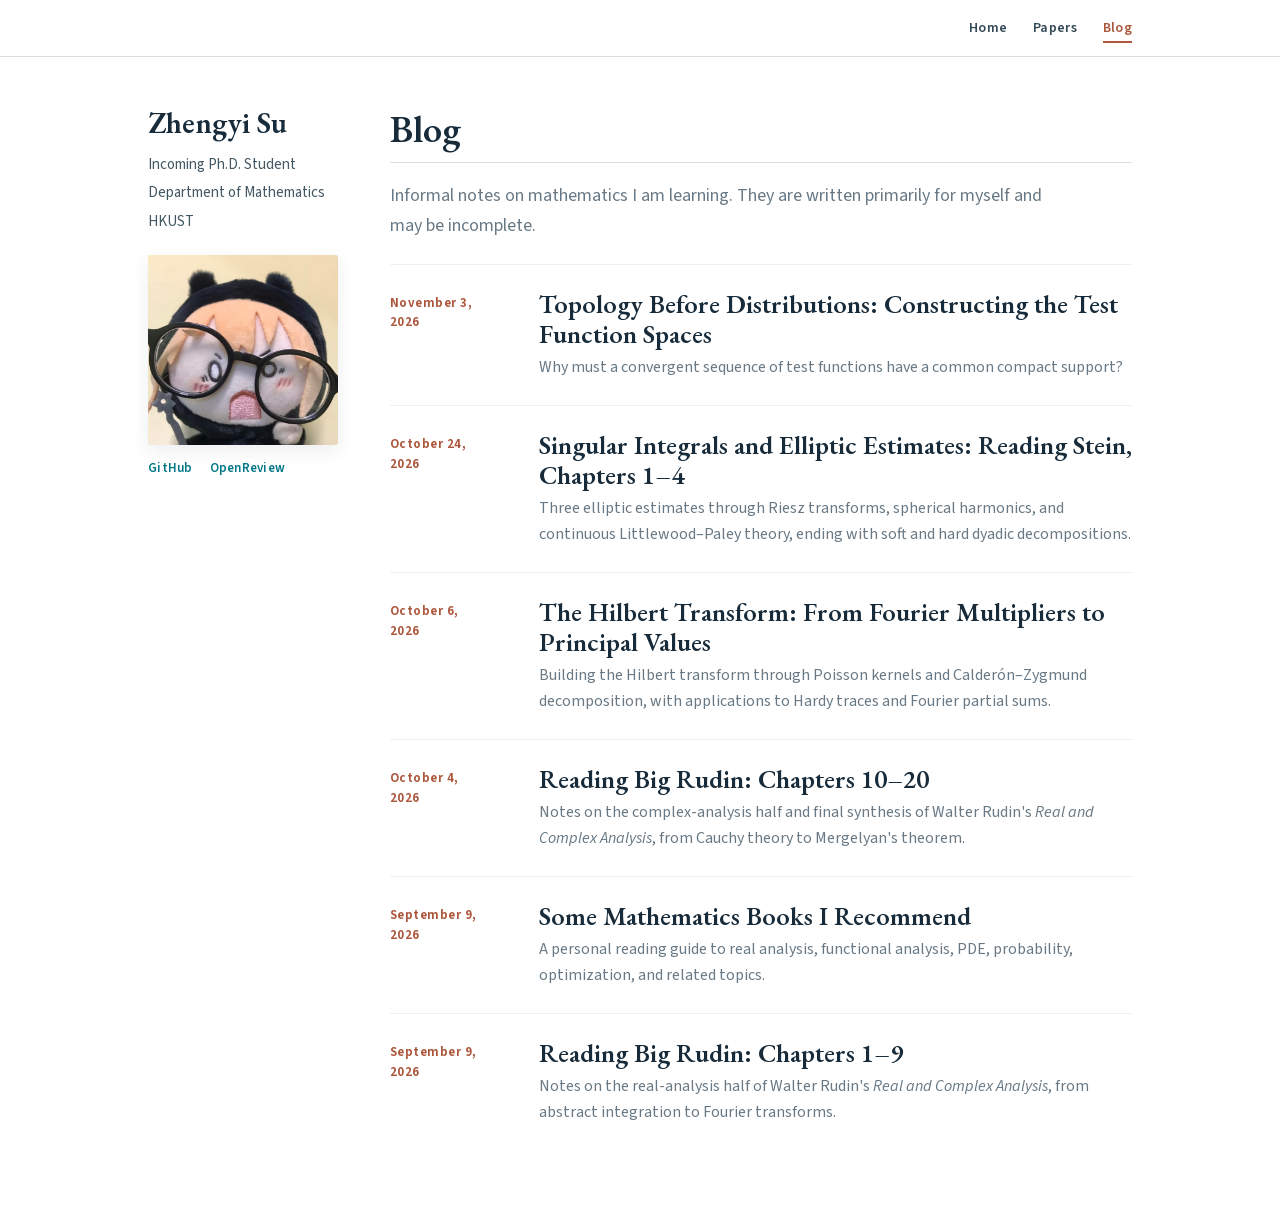
==== commit cc2517f9: "Use Arabic numerals for Stein chapter range" ====
--- a/blog.html
+++ b/blog.html
@@ -31,7 +31,7 @@
           <li class="post-item">
             <time datetime="2026-10-24"><span>October 24,</span><span>2026</span></time>
             <div>
-              <h2><a href="blog/singular-integrals-elliptic-estimates.html">Singular Integrals and Elliptic Estimates: Reading Stein, Chapters I–IV</a></h2>
+              <h2><a href="blog/singular-integrals-elliptic-estimates.html">Singular Integrals and Elliptic Estimates: Reading Stein, Chapters 1–4</a></h2>
               <p>Three elliptic estimates through Riesz transforms, spherical harmonics, and continuous Littlewood–Paley theory, ending with soft and hard dyadic decompositions.</p>
             </div>
           </li>
